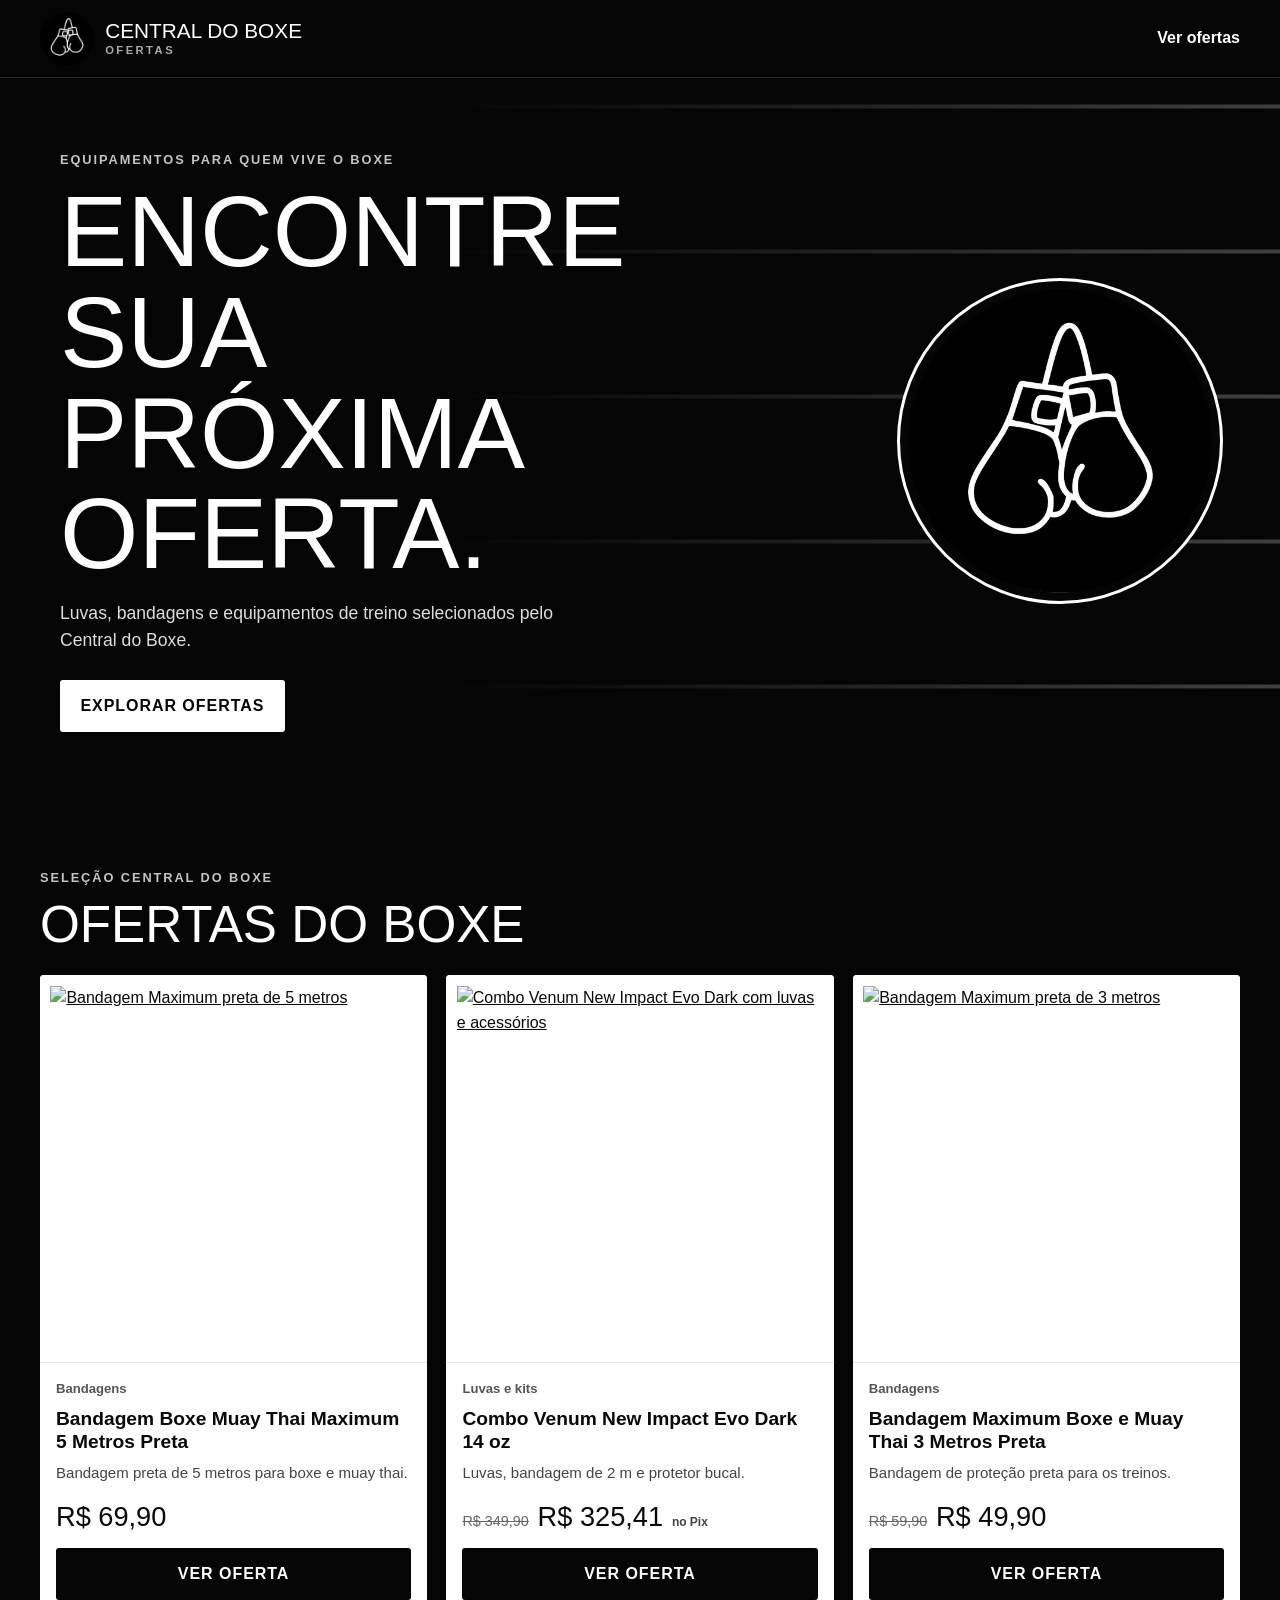
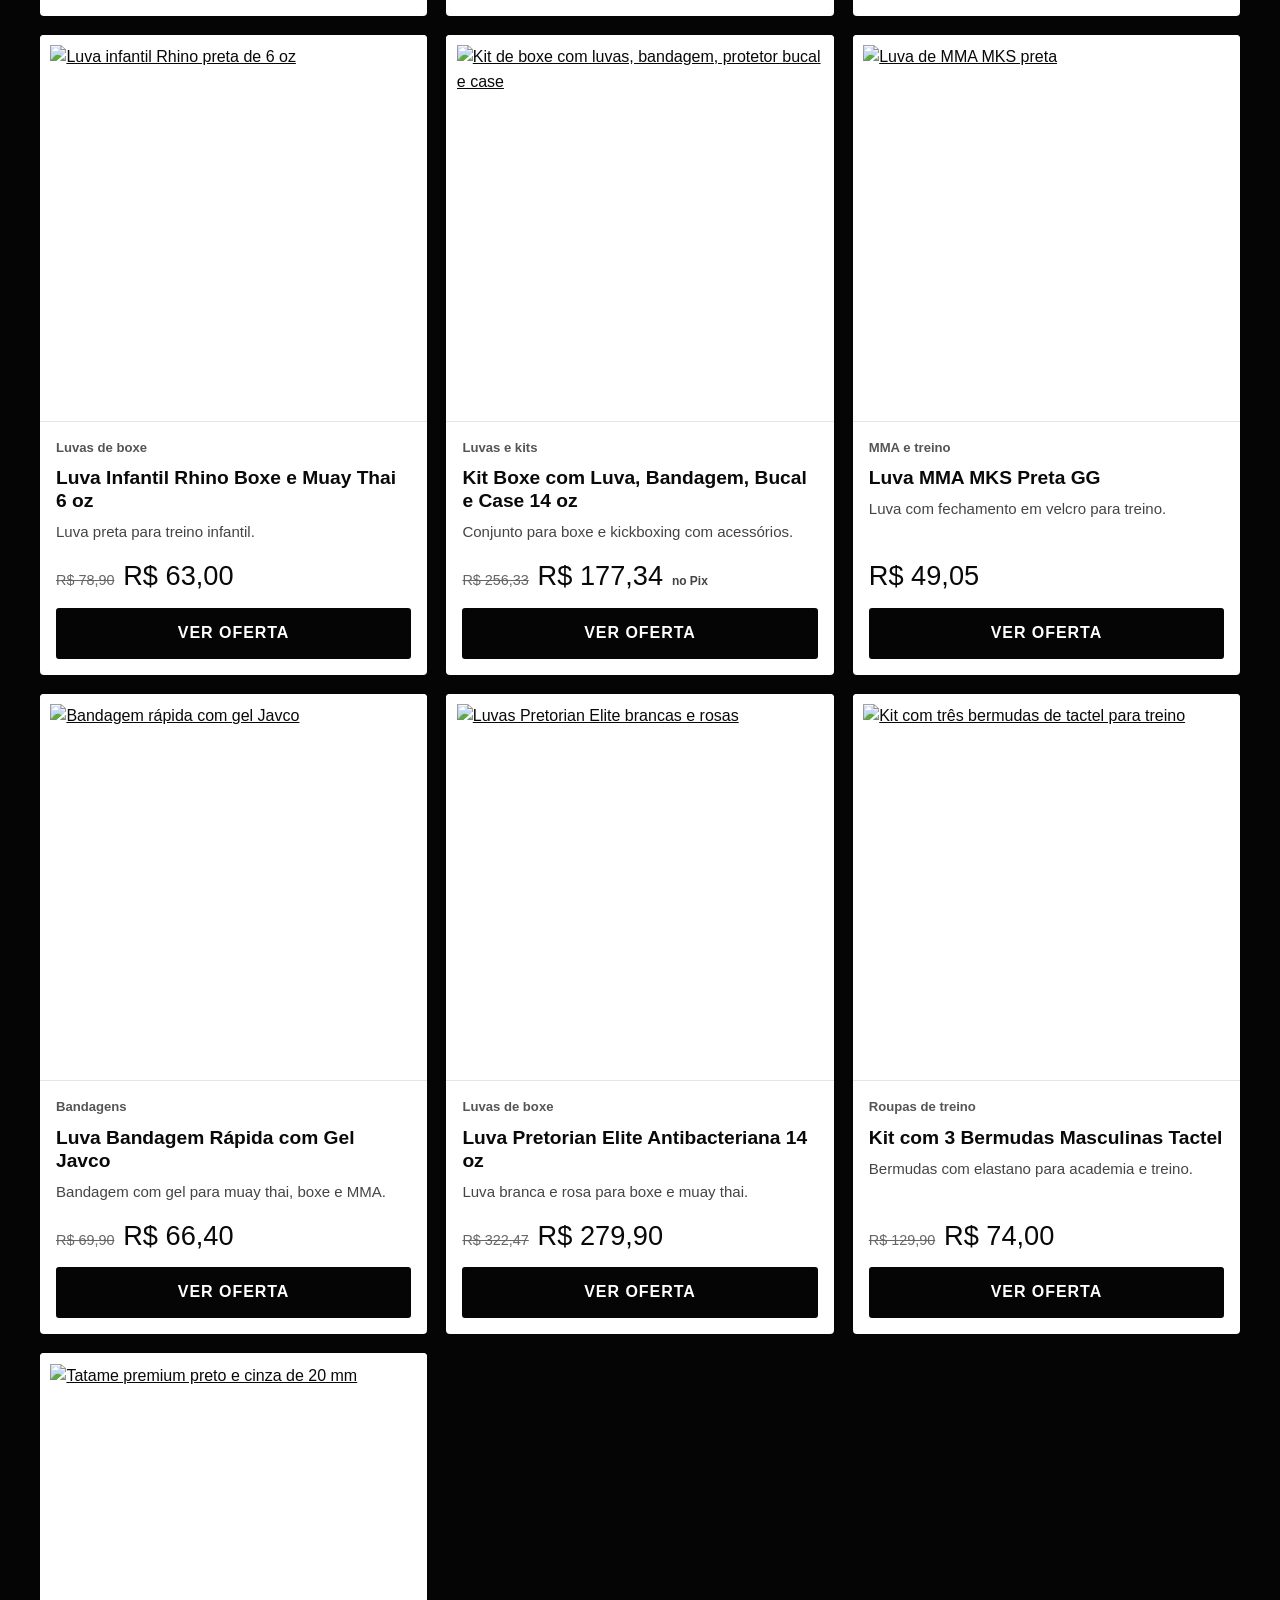
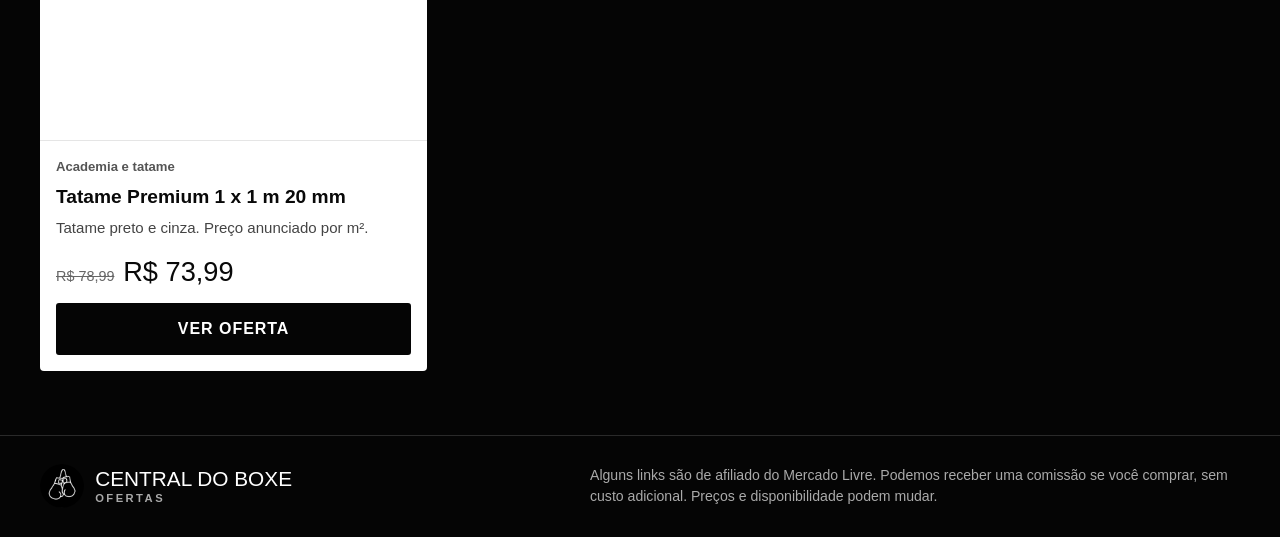
==== index.html @ 808ea3bb "Atualiza texto da seção de ofertas Co-authored-by: Copilot <223556219+Copilot@users.noreply.github.c" ====
<!doctype html>
<html lang="pt-BR">
<head>
  <meta charset="utf-8">
  <meta name="viewport" content="width=device-width, initial-scale=1">
  <meta name="theme-color" content="#000000">
  <meta name="description" content="Ofertas de luvas, bandagens e equipamentos de boxe selecionadas pelo Central do Boxe.">
  <title>Ofertas de Boxe | Central do Boxe</title>
  <link rel="icon" href="assets/logo-512.png" type="image/png">
  <link rel="stylesheet" href="styles.css">
</head>
<body>
  <header class="site-header">
    <a class="brand" href="#" aria-label="Central do Boxe — início">
      <img src="assets/logo-512.png" alt="" width="54" height="54">
      <span>Central do Boxe<small>Ofertas</small></span>
    </a>
    <nav class="header-nav" aria-label="Navegação principal">
      <a class="header-link" href="#ofertas">Ver ofertas</a>
    </nav>
  </header>

  <main>
    <section class="hero">
      <div class="hero-copy">
        <p class="eyebrow">Equipamentos para quem vive o boxe</p>
        <h1>Encontre sua próxima oferta.</h1>
        <p>Luvas, bandagens e equipamentos de treino selecionados pelo Central do Boxe.</p>
        <a class="button button-light" href="#ofertas">Explorar ofertas</a>
      </div>
      <img class="hero-mark" src="assets/logo-512.png" alt="" width="320" height="320">
    </section>

    <section class="offers" id="ofertas">
      <div class="section-heading">
        <p class="eyebrow">Seleção Central do Boxe</p>
        <h2>Ofertas do boxe</h2>
      </div>

      <div class="product-grid">
        <article class="product-card" id="bandagens">
          <a class="product-image" href="https://meli.la/2uF2D7C" target="_blank" rel="noopener noreferrer sponsored">
            <img src="https://http2.mlstatic.com/D_Q_NP_2X_810670-MLA100488646140_122025-V.webp" alt="Bandagem Maximum preta de 5 metros" loading="lazy">
          </a>
          <div class="product-info">
            <p class="category">Bandagens</p>
            <h3>Bandagem Boxe Muay Thai Maximum 5 Metros Preta</h3>
            <p class="description">Bandagem preta de 5 metros para boxe e muay thai.</p>
            <p class="price">R$ 69,90</p>
            <a class="button" href="https://meli.la/2uF2D7C" target="_blank" rel="noopener noreferrer sponsored">Ver oferta</a>
          </div>
        </article>

        <article class="product-card" id="kits">
          <a class="product-image" href="https://meli.la/2dhw813" target="_blank" rel="noopener noreferrer sponsored">
            <img src="https://http2.mlstatic.com/D_Q_NP_2X_765238-MLA99928495483_112025-V.webp" alt="Combo Venum New Impact Evo Dark com luvas e acessórios" loading="lazy">
          </a>
          <div class="product-info">
            <p class="category">Luvas e kits</p>
            <h3>Combo Venum New Impact Evo Dark 14 oz</h3>
            <p class="description">Luvas, bandagem de 2 m e protetor bucal.</p>
            <p class="price"><del>R$ 349,90</del> R$ 325,41 <span>no Pix</span></p>
            <a class="button" href="https://meli.la/2dhw813" target="_blank" rel="noopener noreferrer sponsored">Ver oferta</a>
          </div>
        </article>

        <article class="product-card">
          <a class="product-image" href="https://meli.la/25qMAbh" target="_blank" rel="noopener noreferrer sponsored">
            <img src="https://http2.mlstatic.com/D_Q_NP_2X_734364-MLB105315014354_012026-V.webp" alt="Bandagem Maximum preta de 3 metros" loading="lazy">
          </a>
          <div class="product-info">
            <p class="category">Bandagens</p>
            <h3>Bandagem Maximum Boxe e Muay Thai 3 Metros Preta</h3>
            <p class="description">Bandagem de proteção preta para os treinos.</p>
            <p class="price"><del>R$ 59,90</del> R$ 49,90</p>
            <a class="button" href="https://meli.la/25qMAbh" target="_blank" rel="noopener noreferrer sponsored">Ver oferta</a>
          </div>
        </article>

        <article class="product-card" id="luvas">
          <a class="product-image" href="https://meli.la/1p1fqG8" target="_blank" rel="noopener noreferrer sponsored">
            <img src="https://http2.mlstatic.com/D_Q_NP_2X_709015-MLA92135238078_092025-V.webp" alt="Luva infantil Rhino preta de 6 oz" loading="lazy">
          </a>
          <div class="product-info">
            <p class="category">Luvas de boxe</p>
            <h3>Luva Infantil Rhino Boxe e Muay Thai 6 oz</h3>
            <p class="description">Luva preta para treino infantil.</p>
            <p class="price"><del>R$ 78,90</del> R$ 63,00</p>
            <a class="button" href="https://meli.la/1p1fqG8" target="_blank" rel="noopener noreferrer sponsored">Ver oferta</a>
          </div>
        </article>

        <article class="product-card">
          <a class="product-image" href="https://meli.la/2qKWoSg" target="_blank" rel="noopener noreferrer sponsored">
            <img src="https://http2.mlstatic.com/D_Q_NP_2X_858452-MLA105797373137_012026-V.webp" alt="Kit de boxe com luvas, bandagem, protetor bucal e case" loading="lazy">
          </a>
          <div class="product-info">
            <p class="category">Luvas e kits</p>
            <h3>Kit Boxe com Luva, Bandagem, Bucal e Case 14 oz</h3>
            <p class="description">Conjunto para boxe e kickboxing com acessórios.</p>
            <p class="price"><del>R$ 256,33</del> R$ 177,34 <span>no Pix</span></p>
            <a class="button" href="https://meli.la/2qKWoSg" target="_blank" rel="noopener noreferrer sponsored">Ver oferta</a>
          </div>
        </article>

        <article class="product-card" id="mma">
          <a class="product-image" href="https://meli.la/1ZYH95o" target="_blank" rel="noopener noreferrer sponsored">
            <img src="https://http2.mlstatic.com/D_Q_NP_2X_876242-MLA99389795232_112025-V.webp" alt="Luva de MMA MKS preta" loading="lazy">
          </a>
          <div class="product-info">
            <p class="category">MMA e treino</p>
            <h3>Luva MMA MKS Preta GG</h3>
            <p class="description">Luva com fechamento em velcro para treino.</p>
            <p class="price">R$ 49,05</p>
            <a class="button" href="https://meli.la/1ZYH95o" target="_blank" rel="noopener noreferrer sponsored">Ver oferta</a>
          </div>
        </article>

        <article class="product-card">
          <a class="product-image" href="https://meli.la/2qs3KzN" target="_blank" rel="noopener noreferrer sponsored">
            <img src="https://http2.mlstatic.com/D_Q_NP_2X_793789-MLB107996001314_032026-V-luva-bandagem-rapida-com-gel-javco-muaythai-boxe-mma.webp" alt="Bandagem rápida com gel Javco" loading="lazy">
          </a>
          <div class="product-info">
            <p class="category">Bandagens</p>
            <h3>Luva Bandagem Rápida com Gel Javco</h3>
            <p class="description">Bandagem com gel para muay thai, boxe e MMA.</p>
            <p class="price"><del>R$ 69,90</del> R$ 66,40</p>
            <a class="button" href="https://meli.la/2qs3KzN" target="_blank" rel="noopener noreferrer sponsored">Ver oferta</a>
          </div>
        </article>

        <article class="product-card">
          <a class="product-image" href="https://meli.la/2G8Bnts" target="_blank" rel="noopener noreferrer sponsored">
            <img src="https://http2.mlstatic.com/D_Q_NP_2X_812802-MLA104683193903_012026-V.webp" alt="Luvas Pretorian Elite brancas e rosas" loading="lazy">
          </a>
          <div class="product-info">
            <p class="category">Luvas de boxe</p>
            <h3>Luva Pretorian Elite Antibacteriana 14 oz</h3>
            <p class="description">Luva branca e rosa para boxe e muay thai.</p>
            <p class="price"><del>R$ 322,47</del> R$ 279,90</p>
            <a class="button" href="https://meli.la/2G8Bnts" target="_blank" rel="noopener noreferrer sponsored">Ver oferta</a>
          </div>
        </article>

        <article class="product-card" id="roupas">
          <a class="product-image" href="https://meli.la/33Wm85j" target="_blank" rel="noopener noreferrer sponsored">
            <img src="https://http2.mlstatic.com/D_Q_NP_2X_713651-MLB111248297628_052026-V.webp" alt="Kit com três bermudas de tactel para treino" loading="lazy">
          </a>
          <div class="product-info">
            <p class="category">Roupas de treino</p>
            <h3>Kit com 3 Bermudas Masculinas Tactel</h3>
            <p class="description">Bermudas com elastano para academia e treino.</p>
            <p class="price"><del>R$ 129,90</del> R$ 74,00</p>
            <a class="button" href="https://meli.la/33Wm85j" target="_blank" rel="noopener noreferrer sponsored">Ver oferta</a>
          </div>
        </article>

        <article class="product-card" id="academia">
          <a class="product-image" href="https://meli.la/2raeRx6" target="_blank" rel="noopener noreferrer sponsored">
            <img src="https://http2.mlstatic.com/D_Q_NP_2X_961063-MLB91208197358_092025-V.webp" alt="Tatame premium preto e cinza de 20 mm" loading="lazy">
          </a>
          <div class="product-info">
            <p class="category">Academia e tatame</p>
            <h3>Tatame Premium 1 x 1 m 20 mm</h3>
            <p class="description">Tatame preto e cinza. Preço anunciado por m².</p>
            <p class="price"><del>R$ 78,99</del> R$ 73,99</p>
            <a class="button" href="https://meli.la/2raeRx6" target="_blank" rel="noopener noreferrer sponsored">Ver oferta</a>
          </div>
        </article>
      </div>
    </section>
  </main>

  <footer class="site-footer">
    <a class="brand" href="#" aria-label="Voltar ao início">
      <img src="assets/logo-512.png" alt="" width="44" height="44">
      <span>Central do Boxe<small>Ofertas</small></span>
    </a>
    <p>Alguns links são de afiliado do Mercado Livre. Podemos receber uma comissão se você comprar, sem custo adicional. Preços e disponibilidade podem mudar.</p>
  </footer>
</body>
</html>
---- styles.css ----
:root {
  color-scheme: dark;
  --black: #050505;
  --white: #fff;
  --muted: #aaa;
  --line: #2a2a2a;
  --red: #d90000;
  --display: Impact, "Arial Narrow", sans-serif;
  --body: Arial, Helvetica, sans-serif;
}

* { box-sizing: border-box; }
html { scroll-behavior: smooth; }
body { margin: 0; background: var(--black); color: var(--white); font: 16px/1.55 var(--body); }
a { color: inherit; }
img { display: block; max-width: 100%; }

.site-header {
  position: sticky;
  z-index: 5;
  top: 0;
  display: flex;
  align-items: center;
  justify-content: space-between;
  gap: 1rem;
  min-height: 78px;
  padding: .7rem max(1.25rem, calc((100vw - 1200px) / 2));
  background: #050505;
  border-bottom: 1px solid var(--line);
}
.brand { display: inline-flex; align-items: center; gap: .7rem; text-decoration: none; }
.brand img { border-radius: 50%; }
.brand span { font: 1.3rem/1 var(--display); text-transform: uppercase; }
.brand small { display: block; margin-top: .2rem; color: var(--muted); font: 600 .7rem/1 var(--body); letter-spacing: .22em; }
.header-link { font-weight: 700; text-decoration: none; }
.header-link:hover { text-decoration: underline; text-underline-offset: .3em; }
.header-nav { display: flex; align-items: center; gap: 1.3rem; }
.header-nav a { font-weight: 700; text-decoration: none; }
.header-nav a:hover { text-decoration: underline; text-underline-offset: .3em; }

.hero {
  position: relative;
  display: flex;
  align-items: center;
  justify-content: space-between;
  gap: 2rem;
  min-height: 480px;
  padding: 4.5rem max(1.25rem, calc((100vw - 1160px) / 2));
  overflow: hidden;
  background: linear-gradient(90deg, #050505 35%, rgb(5 5 5 / 75%)), repeating-linear-gradient(0deg, transparent 0 115px, #eee 116px 119px, transparent 120px 145px);
}
.hero-copy { position: relative; z-index: 1; max-width: 680px; }
.eyebrow { margin: 0 0 .7rem; color: #c4c4c4; font-size: .8rem; font-weight: 700; letter-spacing: .15em; text-transform: uppercase; }
h1, h2 { margin: 0; font-family: var(--display); font-weight: 400; line-height: 1; text-transform: uppercase; }
h1 { max-width: 700px; font-size: clamp(3rem, 8vw, 6.3rem); }
.hero-copy > p:not(.eyebrow) { max-width: 540px; margin: 1rem 0 1.6rem; color: #ddd; font-size: 1.1rem; }
.hero-mark { width: min(27vw, 320px); border: 8px solid var(--black); border-radius: 50%; outline: 3px solid var(--white); }

.button {
  display: inline-flex;
  align-items: center;
  justify-content: center;
  min-height: 48px;
  padding: .7rem 1.15rem;
  border: 2px solid var(--black);
  border-radius: 3px;
  background: var(--black);
  color: var(--white);
  font-weight: 700;
  letter-spacing: .06em;
  text-align: center;
  text-decoration: none;
  text-transform: uppercase;
}
.button:hover { background: var(--white); color: var(--black); }
.button-light { border-color: var(--white); background: var(--white); color: var(--black); }
.button-light:hover { background: transparent; color: var(--white); }

.offers { width: min(100% - 2.5rem, 1200px); margin: 0 auto; padding: 4rem 0; }
.section-heading { margin-bottom: 1.6rem; }
h2 { font-size: clamp(2rem, 5vw, 3.2rem); }
.product-grid { display: grid; grid-template-columns: repeat(3, minmax(0, 1fr)); gap: 1.2rem; }
.product-card { display: flex; min-width: 0; flex-direction: column; overflow: hidden; border-radius: 4px; background: var(--white); color: #090909; scroll-margin-top: 95px; }
.product-image { display: grid; aspect-ratio: 1 / 1; place-items: center; overflow: hidden; border-bottom: 1px solid #e5e5e5; background: var(--white); }
.product-image img { width: 100%; height: 100%; padding: .65rem; object-fit: contain; transition: transform .2s ease; }
.product-image:hover img { transform: scale(1.04); }
.product-info { display: flex; flex: 1; flex-direction: column; align-items: flex-start; gap: .5rem; padding: 1rem; }
.category { margin: 0; color: #555; font-size: .82rem; font-weight: 700; }
h3 { margin: 0; font-size: 1.2rem; line-height: 1.2; }
.description { margin: 0; color: #444; font-size: .94rem; }
.price { display: flex; flex-wrap: wrap; align-items: baseline; gap: .35rem .55rem; margin: auto 0 0; padding-top: .55rem; font: 1.7rem/1.15 var(--display); }
.price del { color: #666; font: .9rem var(--body); }
.price span { color: #444; font: 600 .75rem var(--body); }
.product-info .button { width: 100%; margin-top: .5rem; }

.site-footer {
  display: flex;
  align-items: center;
  justify-content: space-between;
  gap: 2rem;
  padding: 1.8rem max(1.25rem, calc((100vw - 1200px) / 2));
  border-top: 1px solid var(--line);
}
.site-footer > p { max-width: 650px; margin: 0; color: var(--muted); font-size: .88rem; }

:focus-visible { outline: 3px solid var(--red); outline-offset: 3px; }
@media (max-width: 850px) {
  .product-grid { grid-template-columns: repeat(2, minmax(0, 1fr)); gap: .8rem; }
  .hero { min-height: 400px; }
  .hero-mark { width: min(25vw, 220px); }
}
@media (max-width: 560px) {
  .site-header { min-height: 66px; padding: .55rem 1rem; }
  .brand img { width: 44px; height: 44px; }
  .brand span { font-size: 1.05rem; }
  .header-nav { gap: .8rem; }
  .header-nav a { font-size: .82rem; }
  .hero { min-height: auto; padding: 4rem 1.25rem; background: repeating-linear-gradient(0deg, transparent 0 95px, #eee 96px 98px, transparent 99px 125px); }
  .hero-mark { display: none; }
  h1 { font-size: clamp(3rem, 14vw, 5rem); }
  .offers { width: min(100% - 1.5rem, 1200px); padding: 2.5rem 0; }
  .product-grid { gap: .65rem; }
  .product-info { gap: .4rem; padding: .7rem; }
  h3 { font-size: 1rem; }
  .description { font-size: .84rem; }
  .price { font-size: 1.4rem; }
  .product-info .button { min-height: 42px; padding: .5rem; font-size: .8rem; }
  .site-footer { align-items: flex-start; flex-direction: column; gap: 1rem; padding: 1.4rem 1rem; }
}

@media (prefers-reduced-motion: reduce) {
  html { scroll-behavior: auto; }
  *, *::before, *::after { transition-duration: .01ms !important; }
}
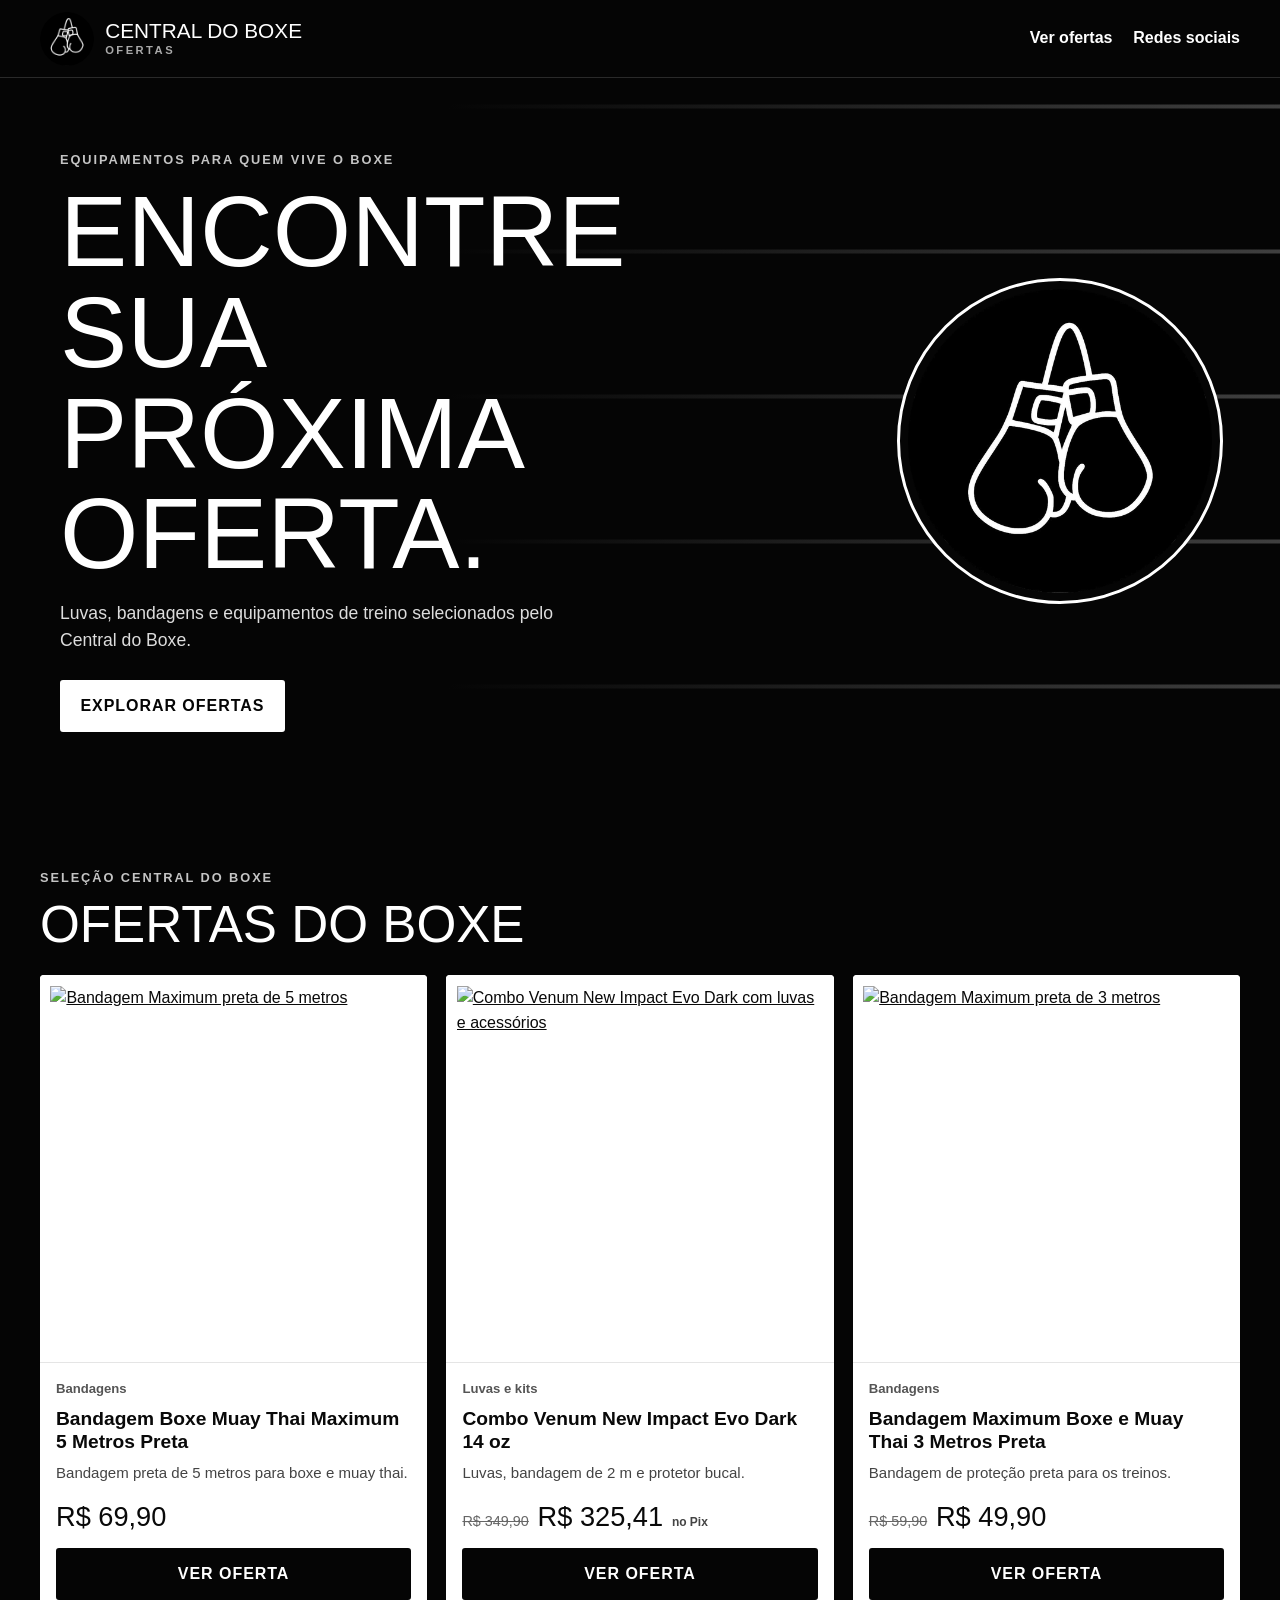
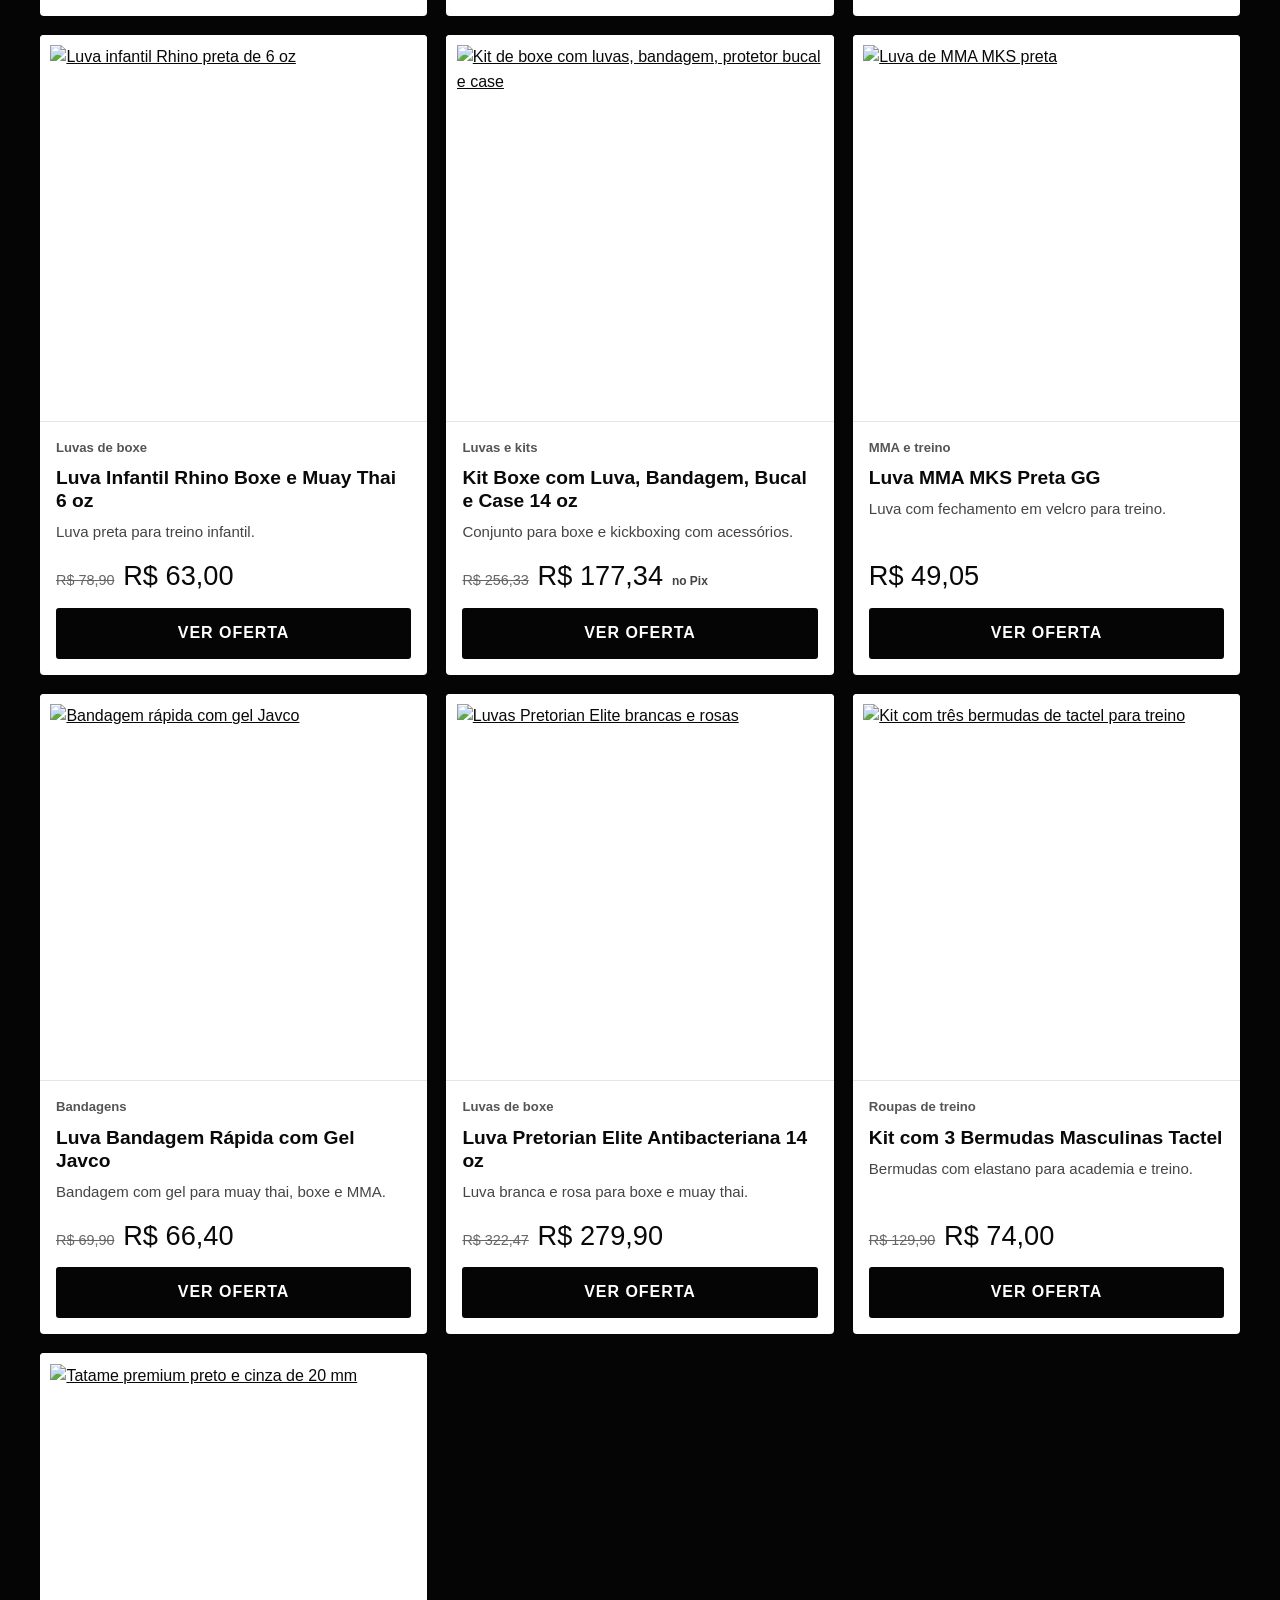
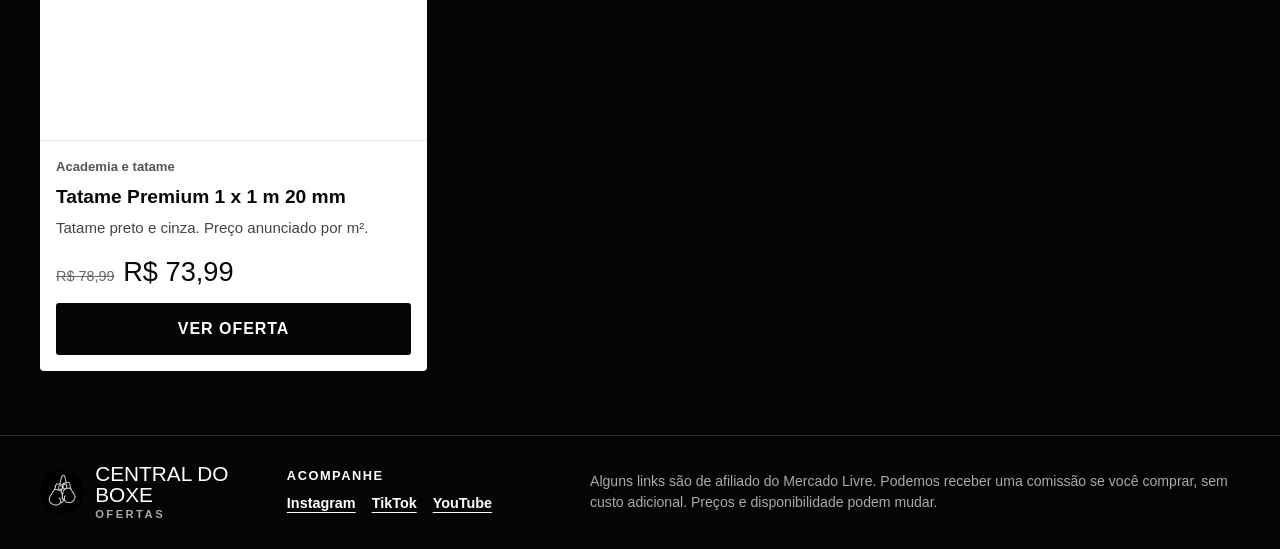
==== commit 8e7951f6: "Adiciona links das redes sociais" ====
--- a/index.html
+++ b/index.html
@@ -17,6 +17,7 @@
     </a>
     <nav class="header-nav" aria-label="Navegação principal">
       <a class="header-link" href="#ofertas">Ver ofertas</a>
+      <a class="header-link" href="#redes-sociais">Redes sociais</a>
     </nav>
   </header>
 
@@ -176,6 +177,12 @@
       <img src="assets/logo-512.png" alt="" width="44" height="44">
       <span>Central do Boxe<small>Ofertas</small></span>
     </a>
+    <nav class="social-links" id="redes-sociais" aria-label="Redes sociais do Central do Boxe">
+      <h2>Acompanhe</h2>
+      <a href="https://www.instagram.com/central.do.boxe/?hl=pt-br" target="_blank" rel="noopener noreferrer">Instagram</a>
+      <a href="https://www.tiktok.com/@central.do.boxe" target="_blank" rel="noopener noreferrer">TikTok</a>
+      <a href="https://www.youtube.com/@centraldoboxe" target="_blank" rel="noopener noreferrer">YouTube</a>
+    </nav>
     <p>Alguns links são de afiliado do Mercado Livre. Podemos receber uma comissão se você comprar, sem custo adicional. Preços e disponibilidade podem mudar.</p>
   </footer>
 </body>
--- a/styles.css
+++ b/styles.css
@@ -102,6 +102,10 @@
   border-top: 1px solid var(--line);
 }
 .site-footer > p { max-width: 650px; margin: 0; color: var(--muted); font-size: .88rem; }
+.social-links { display: flex; flex-wrap: wrap; align-items: center; gap: .55rem 1rem; }
+.social-links h2 { width: 100%; font: 700 .8rem/1 var(--body); letter-spacing: .12em; text-transform: uppercase; }
+.social-links a { font-size: .9rem; font-weight: 700; text-underline-offset: .25em; }
+.social-links a:hover { color: var(--muted); }
 
 :focus-visible { outline: 3px solid var(--red); outline-offset: 3px; }
 @media (max-width: 850px) {
